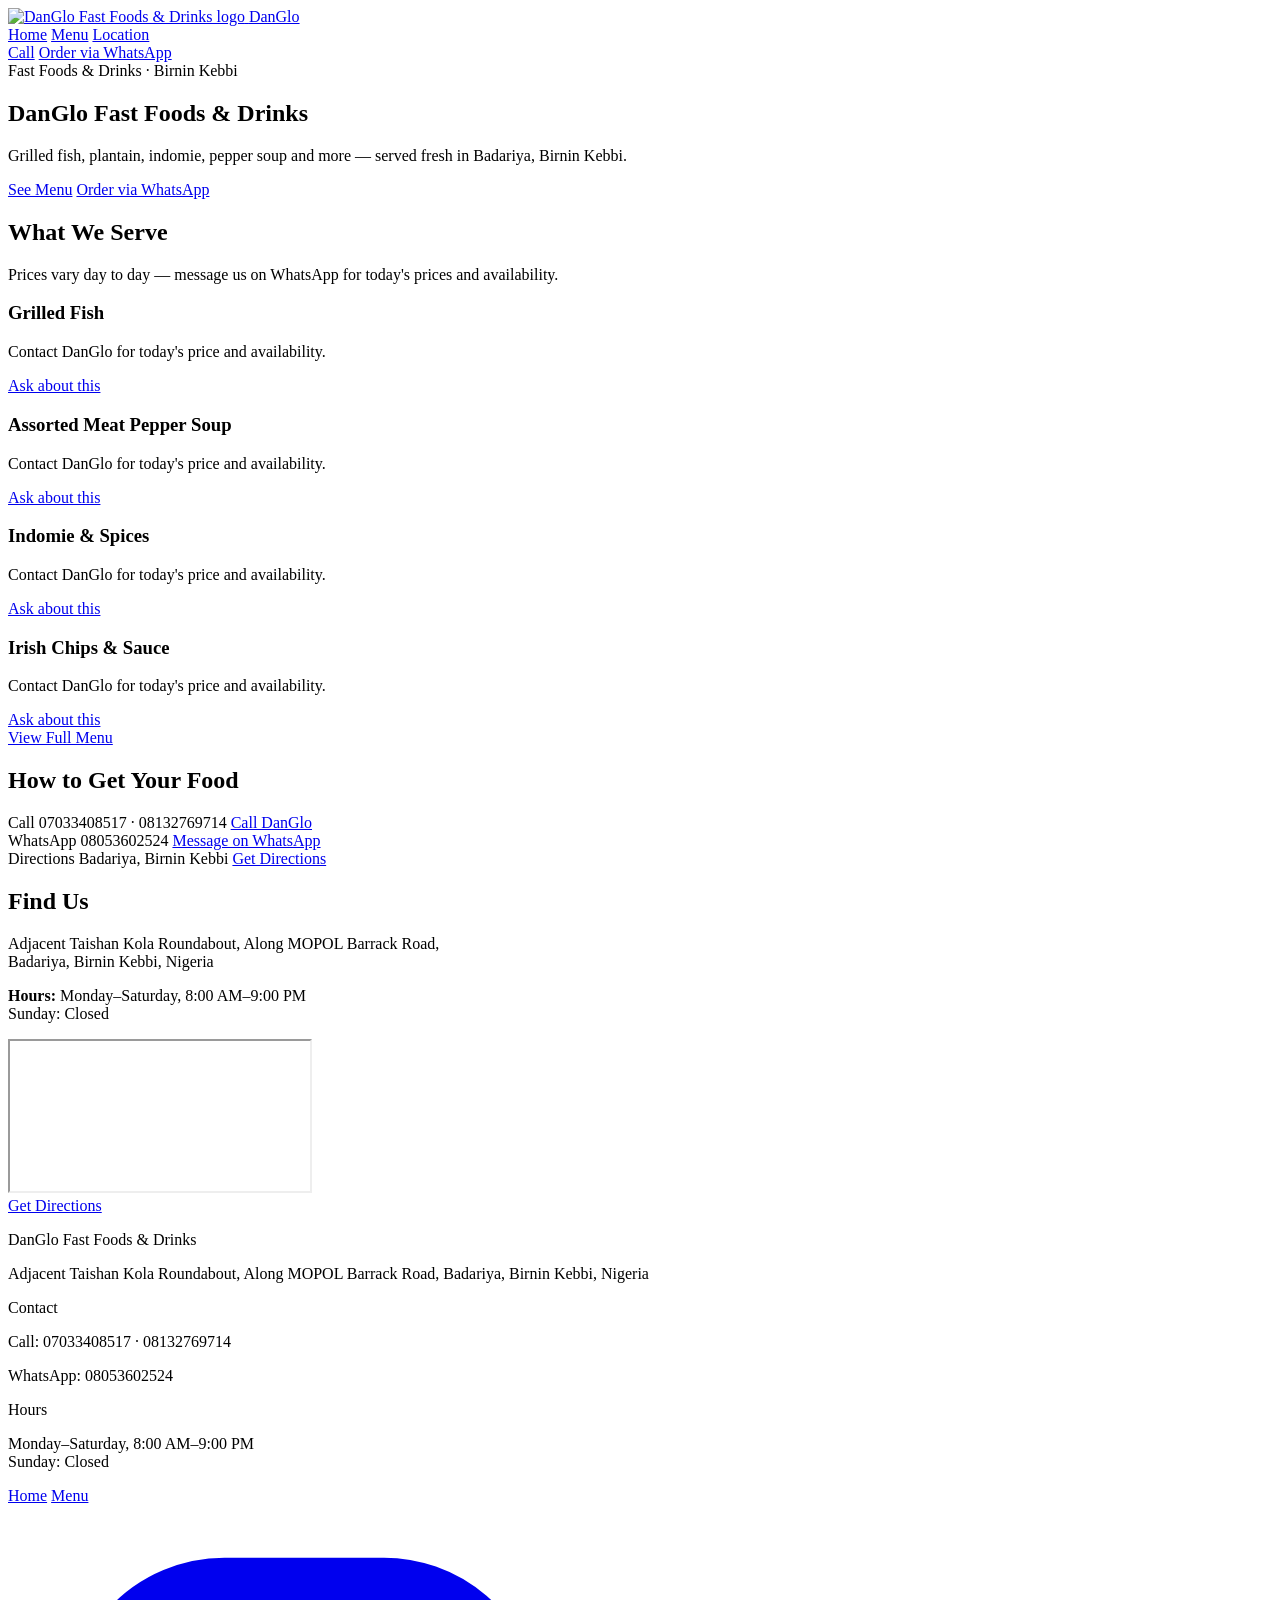
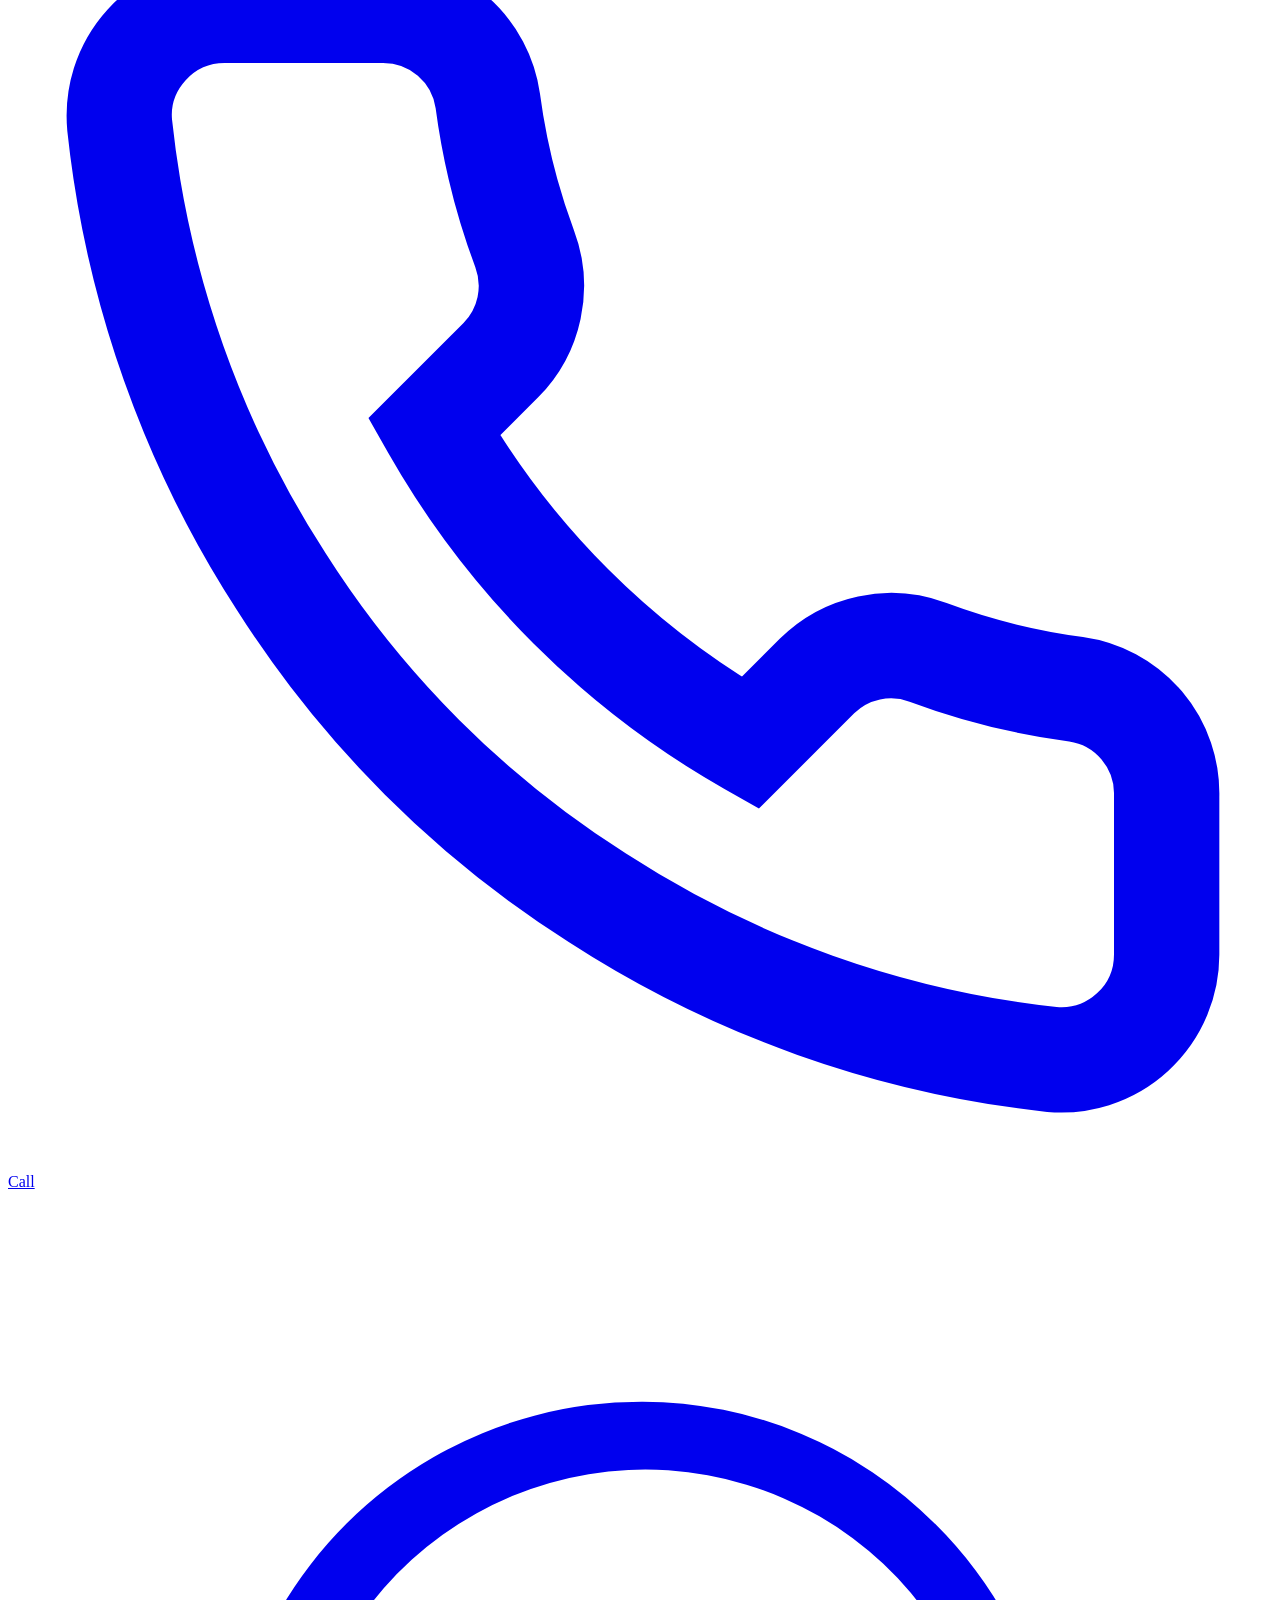
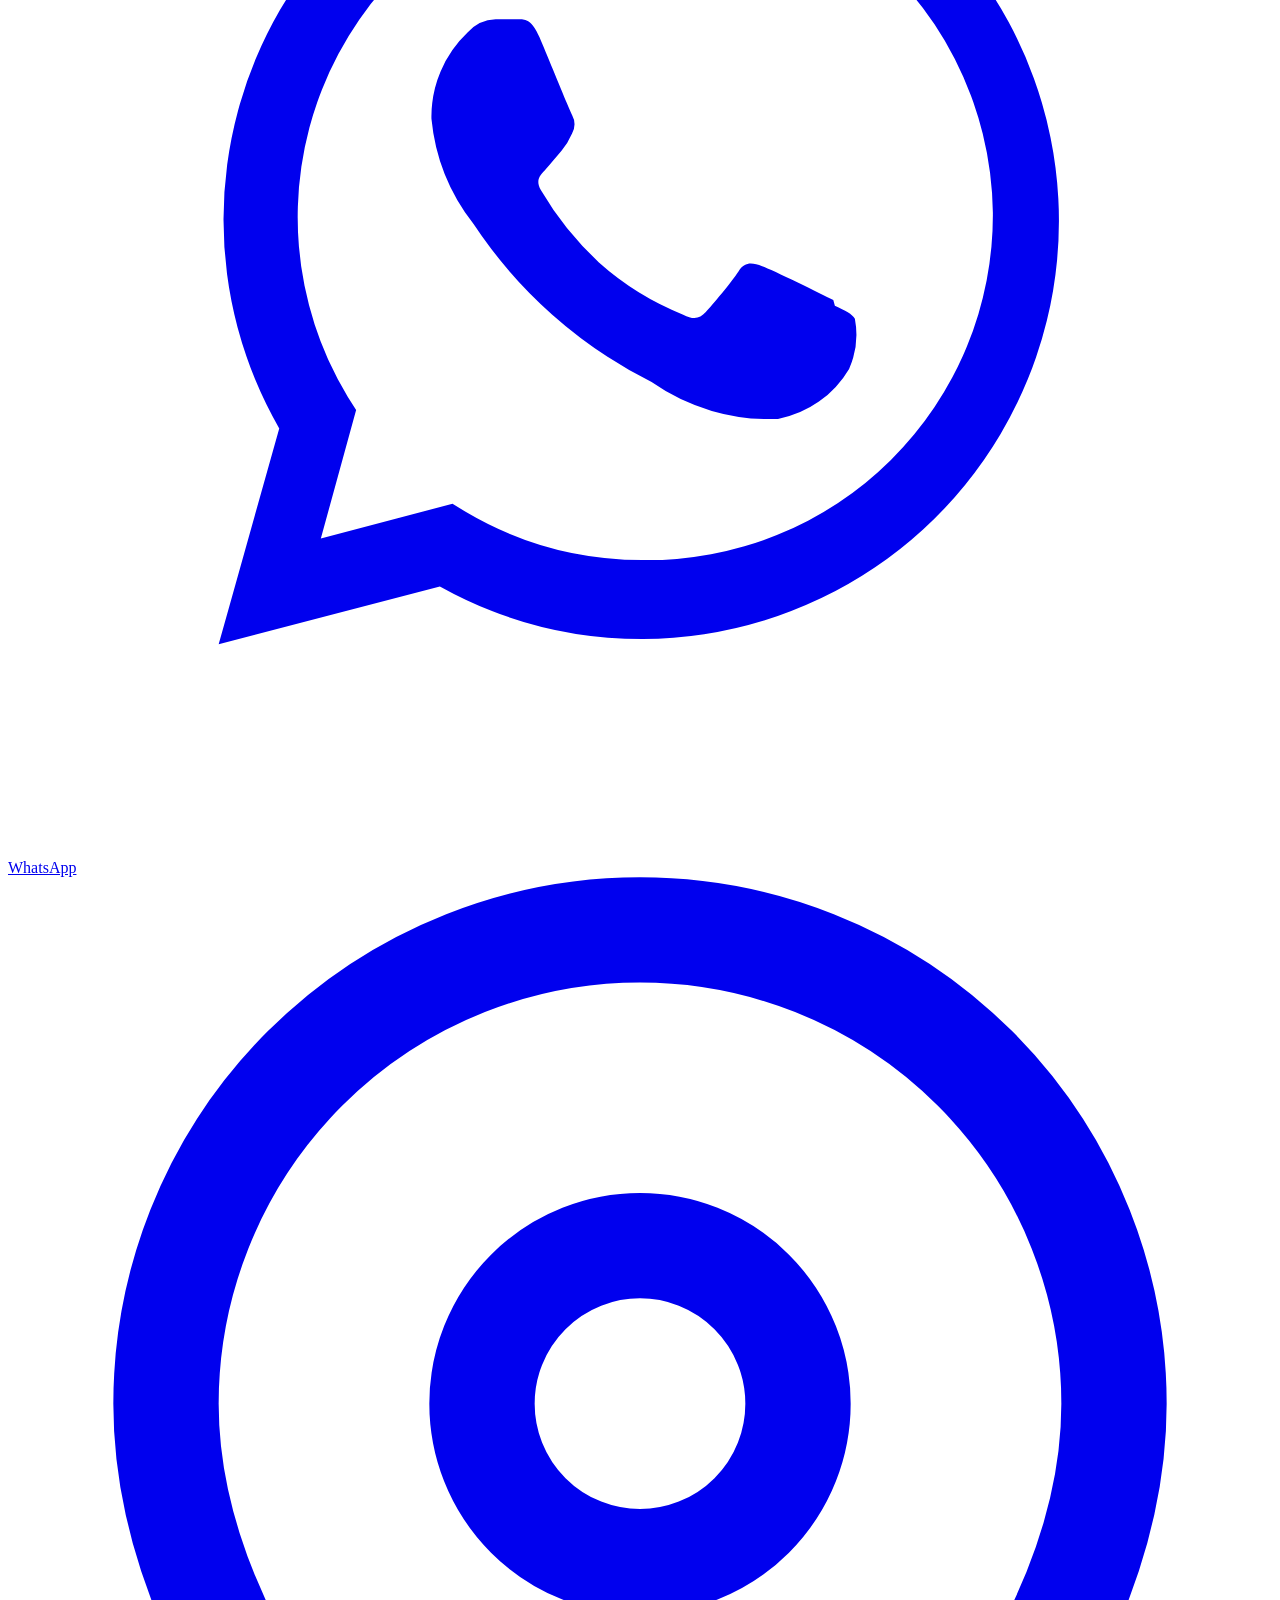
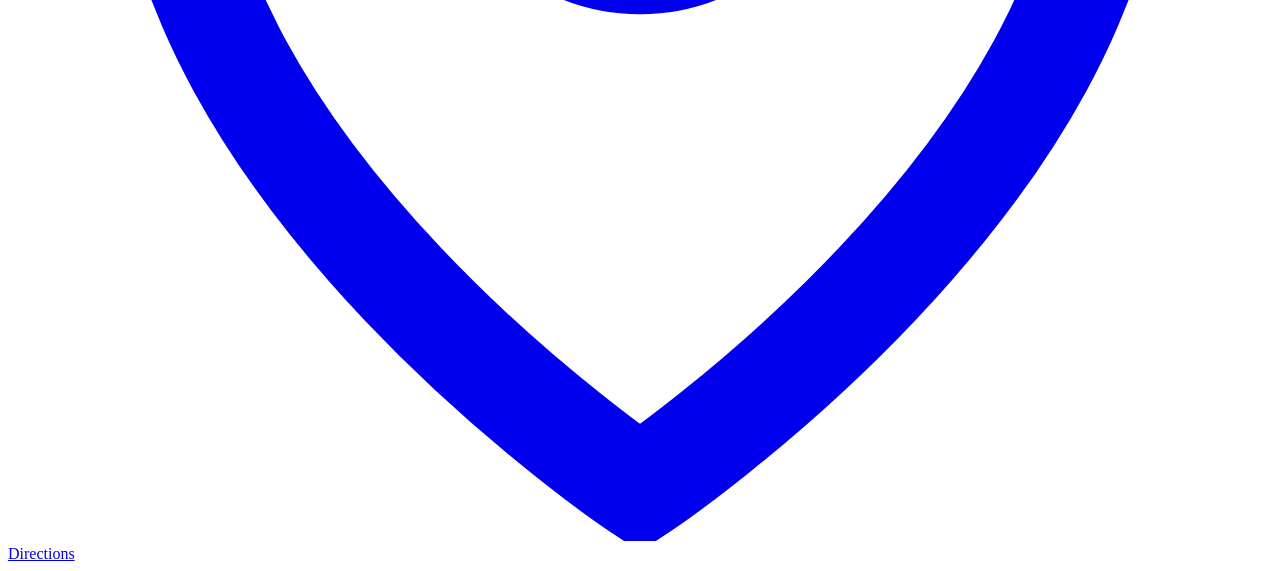
==== index.html @ 79620420 "Add files via upload" ====
<!DOCTYPE html>
<html lang="en">
<head>
<meta charset="UTF-8">
<meta name="viewport" content="width=device-width, initial-scale=1.0">
<title>DanGlo Fast Foods &amp; Drinks | Fast Food in Birnin Kebbi</title>
<meta name="description" content="DanGlo Fast Foods & Drinks in Badariya, Birnin Kebbi. View our menu, check opening hours, contact us on WhatsApp, and find our location.">
<link rel="canonical" href="https://danglofastfoods.com/">

<!-- Open Graph -->
<meta property="og:title" content="DanGlo Fast Foods & Drinks | Fast Food in Birnin Kebbi">
<meta property="og:description" content="DanGlo Fast Foods & Drinks in Badariya, Birnin Kebbi. View our menu, check opening hours, contact us on WhatsApp, and find our location.">
<meta property="og:type" content="restaurant.menu">
<meta property="og:image" content="images/danglo-og.jpg">

<!-- Favicon intentionally omitted: the full illustrated logo is too
     detailed for a favicon, and no simplified wordmark-only asset
     exists yet. Add <link rel="icon" ...> once one is supplied
     rather than improvising a new symbol. -->
<link rel="stylesheet" href="css/tokens.css">
<link rel="stylesheet" href="css/base.css">
<link rel="stylesheet" href="css/components.css">

<!-- Schema.org structured data — confirmed facts only -->
<script type="application/ld+json">
{
  "@context": "https://schema.org",
  "@type": "Restaurant",
  "name": "DanGlo Fast Foods & Drinks",
  "address": {
    "@type": "PostalAddress",
    "streetAddress": "Adjacent Taishan Kola Roundabout, Along MOPOL Barrack Road, Badariya",
    "addressLocality": "Birnin Kebbi",
    "addressCountry": "NG"
  },
  "telephone": ["+2347033408517", "+2348132769714"],
  "openingHoursSpecification": [
    {
      "@type": "OpeningHoursSpecification",
      "dayOfWeek": ["Monday","Tuesday","Wednesday","Thursday","Friday","Saturday"],
      "opens": "08:00",
      "closes": "21:00"
    }
  ],
  "hasMenu": "https://danglofastfoods.com/menu.html",
  "url": "https://danglofastfoods.com/"
}
</script>
</head>
<body>

<header class="site-header">
  <a href="index.html" class="site-header__logo" aria-label="DanGlo Fast Foods & Drinks home">
    <img src="images/danglo-logo-header.png" alt="DanGlo Fast Foods & Drinks logo" width="40" height="40">
    <span class="site-header__logo-text">DanGlo</span>
  </a>
  <nav class="site-header__nav" aria-label="Primary">
    <a href="index.html">Home</a>
    <a href="menu.html">Menu</a>
    <a href="#location">Location</a>
  </nav>
  <div class="site-header__actions">
    <a href="tel:+2347033408517" class="btn btn-secondary btn-sm">Call</a>
    <a href="https://wa.me/2348053602524?text=Hi%20DanGlo%2C%20I%27d%20like%20to%20place%20an%20order.%20Please%20let%20me%20know%20today%27s%20available%20options%20and%20prices." class="btn btn-whatsapp btn-sm" target="_blank" rel="noopener">Order via WhatsApp</a>
  </div>
</header>

<main>

  <!-- ============ HERO ============ -->
  <section class="hero container fade-in">
    <span class="hero__eyebrow">Fast Foods &amp; Drinks &middot; Birnin Kebbi</span>
    <h1 class="hero__title">DanGlo Fast Foods &amp; Drinks</h1>
    <p class="hero__subtitle">Grilled fish, plantain, indomie, pepper soup and more &mdash; served fresh in Badariya, Birnin Kebbi.</p>
    <div class="hero__actions">
      <a href="menu.html" class="btn btn-primary">See Menu</a>
      <a href="https://wa.me/2348053602524?text=Hi%20DanGlo%2C%20could%20you%20tell%20me%20your%20available%20items%20and%20today%27s%20prices%3F" class="btn btn-whatsapp" target="_blank" rel="noopener">Order via WhatsApp</a>
    </div>
    <p class="hero__status" id="open-status">
      <noscript>Open Monday&ndash;Saturday, 8:00 AM&ndash;9:00 PM. Closed Sunday.</noscript>
    </p>
  </section>

  <!-- ============ MENU PREVIEW ============ -->
  <section class="section container" aria-labelledby="menu-preview-heading">
    <div class="section__header">
      <h2 id="menu-preview-heading">What We Serve</h2>
      <p>Prices vary day to day &mdash; message us on WhatsApp for today's prices and availability.</p>
    </div>

    <div class="menu-grid">
      <div class="menu-item">
        <h3 class="menu-item__name">Grilled Fish</h3>
        <p class="menu-item__price-note">Contact DanGlo for today's price and availability.</p>
        <a href="https://wa.me/2348053602524?text=Hi%20DanGlo%2C%20is%20the%20Grilled%20Fish%20available%3F%20I%27d%20also%20like%20to%20know%20today%27s%20price." class="btn btn-secondary btn-sm menu-item__cta" target="_blank" rel="noopener" aria-label="Ask about Grilled Fish on WhatsApp">Ask about this</a>
      </div>
      <div class="menu-item">
        <h3 class="menu-item__name">Assorted Meat Pepper Soup</h3>
        <p class="menu-item__price-note">Contact DanGlo for today's price and availability.</p>
        <a href="https://wa.me/2348053602524?text=Hi%20DanGlo%2C%20is%20the%20Assorted%20Meat%20Pepper%20Soup%20available%3F%20I%27d%20also%20like%20to%20know%20today%27s%20price." class="btn btn-secondary btn-sm menu-item__cta" target="_blank" rel="noopener" aria-label="Ask about Assorted Meat Pepper Soup on WhatsApp">Ask about this</a>
      </div>
      <div class="menu-item">
        <h3 class="menu-item__name">Indomie &amp; Spices</h3>
        <p class="menu-item__price-note">Contact DanGlo for today's price and availability.</p>
        <a href="https://wa.me/2348053602524?text=Hi%20DanGlo%2C%20is%20the%20Indomie%20%26%20Spices%20available%3F%20I%27d%20also%20like%20to%20know%20today%27s%20price." class="btn btn-secondary btn-sm menu-item__cta" target="_blank" rel="noopener" aria-label="Ask about Indomie & Spices on WhatsApp">Ask about this</a>
      </div>
      <div class="menu-item">
        <h3 class="menu-item__name">Irish Chips &amp; Sauce</h3>
        <p class="menu-item__price-note">Contact DanGlo for today's price and availability.</p>
        <a href="https://wa.me/2348053602524?text=Hi%20DanGlo%2C%20is%20the%20Irish%20Chips%20%26%20Sauce%20available%3F%20I%27d%20also%20like%20to%20know%20today%27s%20price." class="btn btn-secondary btn-sm menu-item__cta" target="_blank" rel="noopener" aria-label="Ask about Irish Chips & Sauce on WhatsApp">Ask about this</a>
      </div>
    </div>

    <p style="margin-top: var(--space-6);"><a href="menu.html" class="btn btn-secondary">View Full Menu</a></p>
  </section>

  <!-- ============ HOW TO GET YOUR FOOD ============ -->
  <section class="section section--muted" aria-labelledby="contact-heading">
    <div class="container">
      <div class="section__header">
        <h2 id="contact-heading">How to Get Your Food</h2>
      </div>
      <div class="contact-row">
        <div class="contact-card">
          <span class="contact-card__label">Call</span>
          <span class="contact-card__detail">07033408517 &middot; 08132769714</span>
          <a href="tel:+2347033408517" class="btn btn-secondary btn-sm">Call DanGlo</a>
        </div>
        <div class="contact-card">
          <span class="contact-card__label">WhatsApp</span>
          <span class="contact-card__detail">08053602524</span>
          <a href="https://wa.me/2348053602524?text=Hi%20DanGlo%2C%20could%20you%20tell%20me%20your%20available%20items%20and%20today%27s%20prices%3F" class="btn btn-whatsapp btn-sm" target="_blank" rel="noopener">Message on WhatsApp</a>
        </div>
        <div class="contact-card">
          <span class="contact-card__label">Directions</span>
          <span class="contact-card__detail">Badariya, Birnin Kebbi</span>
          <a href="https://www.google.com/maps/search/?api=1&query=Adjacent%20Taishan%20Kola%20Roundabout%2C%20Along%20MOPOL%20Barrack%20Road%2C%20Badariya%2C%20Birnin%20Kebbi%2C%20Nigeria" class="btn btn-secondary btn-sm" target="_blank" rel="noopener">Get Directions</a>
        </div>
      </div>
    </div>
  </section>

  <!-- ============ LOCATION ============ -->
  <section class="section container" id="location" aria-labelledby="location-heading">
    <div class="section__header">
      <h2 id="location-heading">Find Us</h2>
    </div>
    <div class="location-block">
      <p class="location-block__address">
        Adjacent Taishan Kola Roundabout, Along MOPOL Barrack Road,<br>
        Badariya, Birnin Kebbi, Nigeria
      </p>
      <p class="location-block__hours">
        <strong>Hours:</strong> Monday&ndash;Saturday, 8:00 AM&ndash;9:00 PM<br>
        Sunday: Closed
      </p>
      <div class="location-block__map">
        <iframe
          src="https://www.google.com/maps?q=Adjacent+Taishan+Kola+Roundabout,+Along+MOPOL+Barrack+Road,+Badariya,+Birnin+Kebbi,+Nigeria&output=embed"
          loading="lazy"
          title="Map showing DanGlo Fast Foods & Drinks location"
          referrerpolicy="no-referrer-when-downgrade">
        </iframe>
      </div>
      <a href="https://www.google.com/maps/search/?api=1&query=Adjacent%20Taishan%20Kola%20Roundabout%2C%20Along%20MOPOL%20Barrack%20Road%2C%20Badariya%2C%20Birnin%20Kebbi%2C%20Nigeria" class="btn btn-secondary" target="_blank" rel="noopener">Get Directions</a>
    </div>
  </section>

</main>

<footer class="site-footer">
  <div class="container site-footer__grid">
    <div>
      <p class="site-footer__heading">DanGlo Fast Foods &amp; Drinks</p>
      <p class="site-footer__detail">Adjacent Taishan Kola Roundabout, Along MOPOL Barrack Road, Badariya, Birnin Kebbi, Nigeria</p>
    </div>
    <div>
      <p class="site-footer__heading">Contact</p>
      <p class="site-footer__detail">Call: 07033408517 &middot; 08132769714</p>
      <p class="site-footer__detail">WhatsApp: 08053602524</p>
    </div>
    <div>
      <p class="site-footer__heading">Hours</p>
      <p class="site-footer__detail">Monday&ndash;Saturday, 8:00 AM&ndash;9:00 PM<br>Sunday: Closed</p>
    </div>
    <nav class="site-footer__links" aria-label="Footer">
      <a href="index.html">Home</a>
      <a href="menu.html">Menu</a>
    </nav>
  </div>
</footer>

<!-- ============ STICKY MOBILE ACTION BAR ============ -->
<nav class="sticky-action-bar" aria-label="Quick actions">
  <a href="tel:+2347033408517" class="sticky-action-bar__item" aria-label="Call DanGlo">
    <svg viewBox="0 0 24 24" fill="none" stroke="currentColor" stroke-width="2" aria-hidden="true"><path d="M22 16.92v3a2 2 0 0 1-2.18 2 19.79 19.79 0 0 1-8.63-3.07 19.5 19.5 0 0 1-6-6 19.79 19.79 0 0 1-3.07-8.67A2 2 0 0 1 4.11 2h3a2 2 0 0 1 2 1.72c.127.96.361 1.903.7 2.81a2 2 0 0 1-.45 2.11L8.09 9.91a16 16 0 0 0 6 6l1.27-1.27a2 2 0 0 1 2.11-.45c.907.339 1.85.573 2.81.7A2 2 0 0 1 22 16.92z"/></svg>
    Call
  </a>
  <a href="https://wa.me/2348053602524?text=Hi%20DanGlo%2C%20could%20you%20tell%20me%20your%20available%20items%20and%20today%27s%20prices%3F" class="sticky-action-bar__item sticky-action-bar__item--whatsapp" target="_blank" rel="noopener" aria-label="Message DanGlo on WhatsApp">
    <svg viewBox="0 0 24 24" fill="currentColor" aria-hidden="true"><path d="M17.6 6.32A7.85 7.85 0 0 0 12.05 4a7.94 7.94 0 0 0-6.9 11.9L4 20l4.2-1.1a7.9 7.9 0 0 0 3.85 1h.003a7.94 7.94 0 0 0 5.55-13.58zM12.05 18.4a6.6 6.6 0 0 1-3.37-.92l-.24-.15-2.5.66.67-2.44-.16-.25a6.6 6.6 0 1 1 12.25-3.5 6.55 6.55 0 0 1-6.65 6.6zm3.62-4.94c-.2-.1-1.17-.58-1.35-.64s-.32-.1-.45.1-.5.64-.62.77-.23.15-.43.05a5.42 5.42 0 0 1-1.6-.99 6 6 0 0 1-1.1-1.37c-.12-.2 0-.3.09-.4s.2-.23.3-.35a1.4 1.4 0 0 0 .2-.33.37.37 0 0 0 0-.35c-.05-.1-.45-1.08-.62-1.48s-.33-.33-.45-.34h-.38a.73.73 0 0 0-.53.25 2.2 2.2 0 0 0-.69 1.64 3.84 3.84 0 0 0 .8 2 8.8 8.8 0 0 0 3.38 3 3.9 3.9 0 0 0 2.4.7 2 2 0 0 0 1.35-.95 1.6 1.6 0 0 0 .11-.95c-.05-.1-.18-.15-.38-.25z"/></svg>
    WhatsApp
  </a>
  <a href="https://www.google.com/maps/search/?api=1&query=Adjacent%20Taishan%20Kola%20Roundabout%2C%20Along%20MOPOL%20Barrack%20Road%2C%20Badariya%2C%20Birnin%20Kebbi%2C%20Nigeria" class="sticky-action-bar__item" target="_blank" rel="noopener" aria-label="Get directions to DanGlo">
    <svg viewBox="0 0 24 24" fill="none" stroke="currentColor" stroke-width="2" aria-hidden="true"><path d="M21 10c0 7-9 13-9 13s-9-6-9-13a9 9 0 0 1 18 0z"/><circle cx="12" cy="10" r="3"/></svg>
    Directions
  </a>
</nav>

<script src="js/app.js"></script>
</body>
</html>
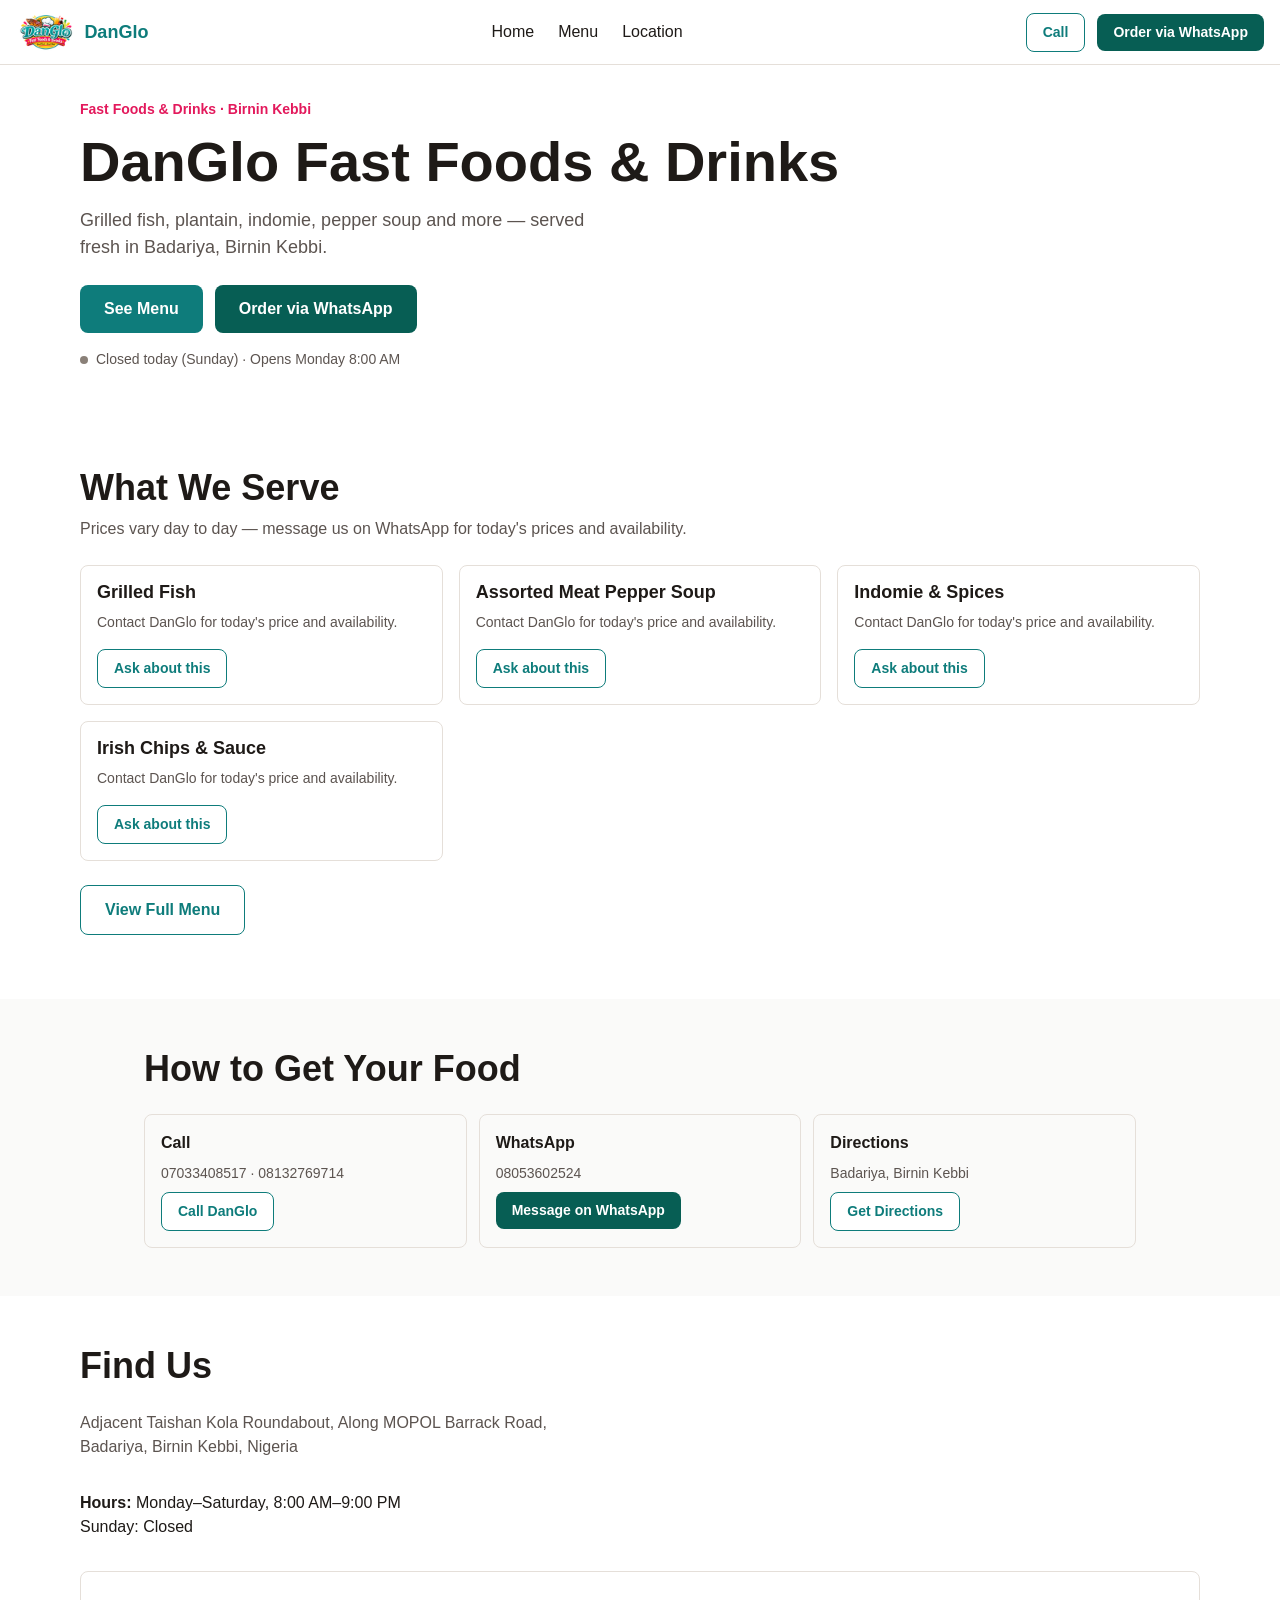
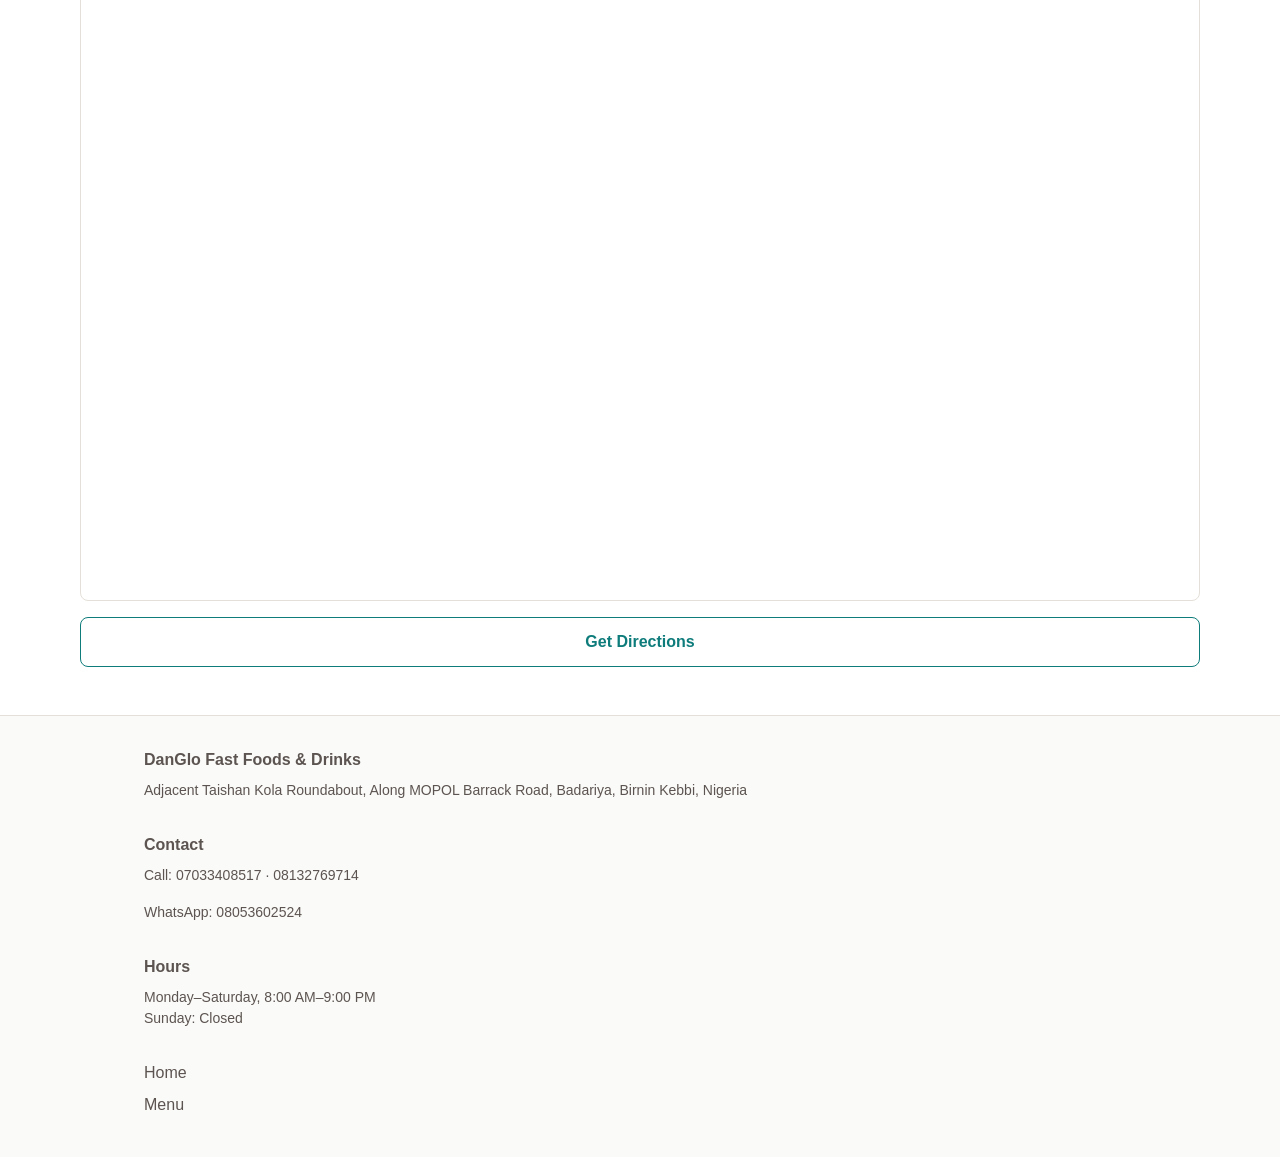
==== commit 2e6aa448: "Create index.html" ====
--- a/index.html
+++ b/index.html
@@ -32,6 +32,11 @@
     "streetAddress": "Adjacent Taishan Kola Roundabout, Along MOPOL Barrack Road, Badariya",
     "addressLocality": "Birnin Kebbi",
     "addressCountry": "NG"
+  },
+  "geo": {
+    "@type": "GeoCoordinates",
+    "latitude": 12.4307689,
+    "longitude": 4.1794972
   },
   "telephone": ["+2347033408517", "+2348132769714"],
   "openingHoursSpecification": [
@@ -134,7 +139,7 @@
         <div class="contact-card">
           <span class="contact-card__label">Directions</span>
           <span class="contact-card__detail">Badariya, Birnin Kebbi</span>
-          <a href="https://www.google.com/maps/search/?api=1&query=Adjacent%20Taishan%20Kola%20Roundabout%2C%20Along%20MOPOL%20Barrack%20Road%2C%20Badariya%2C%20Birnin%20Kebbi%2C%20Nigeria" class="btn btn-secondary btn-sm" target="_blank" rel="noopener">Get Directions</a>
+          <a href="https://www.google.com/maps/search/?api=1&query=12.4307689,4.1794972" class="btn btn-secondary btn-sm" target="_blank" rel="noopener">Get Directions</a>
         </div>
       </div>
     </div>
@@ -156,13 +161,13 @@
       </p>
       <div class="location-block__map">
         <iframe
-          src="https://www.google.com/maps?q=Adjacent+Taishan+Kola+Roundabout,+Along+MOPOL+Barrack+Road,+Badariya,+Birnin+Kebbi,+Nigeria&output=embed"
+          src="https://www.google.com/maps?q=12.4307689,4.1794972&output=embed"
           loading="lazy"
           title="Map showing DanGlo Fast Foods & Drinks location"
           referrerpolicy="no-referrer-when-downgrade">
         </iframe>
       </div>
-      <a href="https://www.google.com/maps/search/?api=1&query=Adjacent%20Taishan%20Kola%20Roundabout%2C%20Along%20MOPOL%20Barrack%20Road%2C%20Badariya%2C%20Birnin%20Kebbi%2C%20Nigeria" class="btn btn-secondary" target="_blank" rel="noopener">Get Directions</a>
+      <a href="https://www.google.com/maps/search/?api=1&query=12.4307689,4.1794972" class="btn btn-secondary" target="_blank" rel="noopener">Get Directions</a>
     </div>
   </section>
 
@@ -200,7 +205,7 @@
     <svg viewBox="0 0 24 24" fill="currentColor" aria-hidden="true"><path d="M17.6 6.32A7.85 7.85 0 0 0 12.05 4a7.94 7.94 0 0 0-6.9 11.9L4 20l4.2-1.1a7.9 7.9 0 0 0 3.85 1h.003a7.94 7.94 0 0 0 5.55-13.58zM12.05 18.4a6.6 6.6 0 0 1-3.37-.92l-.24-.15-2.5.66.67-2.44-.16-.25a6.6 6.6 0 1 1 12.25-3.5 6.55 6.55 0 0 1-6.65 6.6zm3.62-4.94c-.2-.1-1.17-.58-1.35-.64s-.32-.1-.45.1-.5.64-.62.77-.23.15-.43.05a5.42 5.42 0 0 1-1.6-.99 6 6 0 0 1-1.1-1.37c-.12-.2 0-.3.09-.4s.2-.23.3-.35a1.4 1.4 0 0 0 .2-.33.37.37 0 0 0 0-.35c-.05-.1-.45-1.08-.62-1.48s-.33-.33-.45-.34h-.38a.73.73 0 0 0-.53.25 2.2 2.2 0 0 0-.69 1.64 3.84 3.84 0 0 0 .8 2 8.8 8.8 0 0 0 3.38 3 3.9 3.9 0 0 0 2.4.7 2 2 0 0 0 1.35-.95 1.6 1.6 0 0 0 .11-.95c-.05-.1-.18-.15-.38-.25z"/></svg>
     WhatsApp
   </a>
-  <a href="https://www.google.com/maps/search/?api=1&query=Adjacent%20Taishan%20Kola%20Roundabout%2C%20Along%20MOPOL%20Barrack%20Road%2C%20Badariya%2C%20Birnin%20Kebbi%2C%20Nigeria" class="sticky-action-bar__item" target="_blank" rel="noopener" aria-label="Get directions to DanGlo">
+  <a href="https://www.google.com/maps/search/?api=1&query=12.4307689,4.1794972" class="sticky-action-bar__item" target="_blank" rel="noopener" aria-label="Get directions to DanGlo">
     <svg viewBox="0 0 24 24" fill="none" stroke="currentColor" stroke-width="2" aria-hidden="true"><path d="M21 10c0 7-9 13-9 13s-9-6-9-13a9 9 0 0 1 18 0z"/><circle cx="12" cy="10" r="3"/></svg>
     Directions
   </a>
@@ -208,4 +213,4 @@
 
 <script src="js/app.js"></script>
 </body>
-</html>
+  </html>
--- a/css/tokens.css
+++ b/css/tokens.css
@@ -0,0 +1,99 @@
+/* ===========================================================
+   DanGlo Design Tokens
+   Source: Stage 5-Revised Brand Integration (photo-derived,
+   provisional pending precise sampling of the canonical logo file)
+   =========================================================== */
+
+:root {
+  /* Brand colors — from real DanGlo logo/signage */
+  --color-primary: #0E7C7B;        /* teal — from wordmark */
+  --color-primary-dark: #0A6360;   /* pressed/hover state */
+  --color-secondary: #E3195C;      /* pink/magenta — from ribbon */
+  --color-secondary-dark: #C21350;
+  --color-accent-gold: #F4C11B;    /* decorative/background ONLY — fails text contrast */
+  --color-whatsapp: #25D366;       /* WhatsApp's bright brand green — icon/accent use ONLY, fails text contrast */
+  --color-whatsapp-button: #075E54; /* dark WhatsApp green — required for solid button fills (white text, 7.67:1) */
+  --color-whatsapp-button-dark: #054A42; /* hover/pressed state for WhatsApp buttons (10.17:1) */
+
+  /* Neutrals */
+  --color-bg-page: #FFFFFF;
+  --color-bg-surface: #FFFFFF;
+  --color-bg-muted: #FAFAF9;
+  --color-text-primary: #1E1A17;
+  --color-text-secondary: #5C5450;
+  --color-text-muted: #8A8078;
+  --color-border: #E5DFD9;
+
+  /* Semantic */
+  --color-success: #3D7A4F;
+  --color-error: #B0432E;
+
+  /* Typography */
+  --font-family-base: 'Archivo', -apple-system, BlinkMacSystemFont, 'Segoe UI', Roboto, sans-serif;
+  --font-size-display: 2rem;      /* 32px mobile */
+  --font-size-h2: 1.625rem;       /* 26px mobile */
+  --font-size-h3: 1.125rem;       /* 18px */
+  --font-size-body: 1rem;         /* 16px — never smaller on mobile */
+  --font-size-label: 0.875rem;    /* 14px */
+  --font-weight-regular: 400;
+  --font-weight-medium: 500;
+  --font-weight-semibold: 600;
+  --font-weight-bold: 700;
+  --line-height-body: 1.5;
+  --line-height-heading: 1.2;
+
+  /* Spacing scale (8px base unit) */
+  --space-1: 0.25rem;  /* 4px */
+  --space-2: 0.5rem;   /* 8px */
+  --space-3: 0.75rem;  /* 12px */
+  --space-4: 1rem;     /* 16px */
+  --space-6: 1.5rem;   /* 24px */
+  --space-8: 2rem;     /* 32px */
+  --space-12: 3rem;    /* 48px */
+  --space-16: 4rem;    /* 64px */
+  --space-24: 6rem;    /* 96px */
+
+  /* Shape */
+  --radius-button: 8px;
+  --radius-input: 8px;
+  --radius-image: 4px;
+
+  /* Layout */
+  --max-width-content: 1120px;
+  --max-width-reading: 480px;
+
+  /* Motion */
+  --duration-fast: 150ms;
+  --duration-base: 200ms;
+  --duration-slow: 300ms;
+  --ease-out: cubic-bezier(0.16, 1, 0.3, 1);
+  --ease-in: cubic-bezier(0.7, 0, 0.84, 0);
+
+  /* Touch targets */
+  --touch-target-min: 44px;
+
+  /* Breakpoints (referenced in comments; media queries use literal px) */
+  /* tablet: 640px, desktop: 1024px */
+}
+
+@media (prefers-reduced-motion: reduce) {
+  :root {
+    --duration-fast: 0ms;
+    --duration-base: 0ms;
+    --duration-slow: 0ms;
+  }
+}
+
+@media (min-width: 640px) {
+  :root {
+    --font-size-display: 3rem;   /* ~48px moving toward desktop 56px */
+    --font-size-h2: 2rem;        /* 32px */
+  }
+}
+
+@media (min-width: 1024px) {
+  :root {
+    --font-size-display: 3.5rem; /* 56px */
+    --font-size-h2: 2.25rem;     /* 36px */
+  }
+  }
--- a/css/base.css
+++ b/css/base.css
@@ -0,0 +1,102 @@
+/* ===========================================================
+   Base reset & global element styles
+   =========================================================== */
+
+*, *::before, *::after {
+  box-sizing: border-box;
+}
+
+html {
+  -webkit-text-size-adjust: 100%;
+}
+
+body {
+  margin: 0;
+  font-family: var(--font-family-base);
+  font-size: var(--font-size-body);
+  line-height: var(--line-height-body);
+  color: var(--color-text-primary);
+  background: var(--color-bg-page);
+  -webkit-font-smoothing: antialiased;
+}
+
+img {
+  max-width: 100%;
+  height: auto;
+  display: block;
+  border-radius: var(--radius-image);
+}
+
+h1, h2, h3, h4 {
+  margin: 0 0 var(--space-2) 0;
+  line-height: var(--line-height-heading);
+  font-weight: var(--font-weight-semibold);
+}
+
+h1 { font-size: var(--font-size-display); font-weight: var(--font-weight-bold); }
+h2 { font-size: var(--font-size-h2); }
+h3 { font-size: var(--font-size-h3); }
+
+p {
+  margin: 0 0 var(--space-4) 0;
+  color: var(--color-text-secondary);
+}
+
+a {
+  color: var(--color-primary);
+  text-decoration: none;
+}
+
+ul {
+  list-style: none;
+  margin: 0;
+  padding: 0;
+}
+
+button {
+  font-family: inherit;
+}
+
+/* Visible focus ring for keyboard users only */
+:focus-visible {
+  outline: 2px solid var(--color-primary);
+  outline-offset: 2px;
+}
+
+:focus:not(:focus-visible) {
+  outline: none;
+}
+
+.container {
+  max-width: var(--max-width-content);
+  margin: 0 auto;
+  padding: 0 var(--space-4);
+}
+
+@media (min-width: 640px) {
+  .container { padding: 0 var(--space-6); }
+}
+
+@media (min-width: 1024px) {
+  .container { padding: 0 var(--space-16); }
+}
+
+.visually-hidden {
+  position: absolute;
+  width: 1px;
+  height: 1px;
+  padding: 0;
+  margin: -1px;
+  overflow: hidden;
+  clip: rect(0, 0, 0, 0);
+  white-space: nowrap;
+  border: 0;
+}
+
+/* Reserve space at the bottom of the page so the sticky action bar
+   never overlaps content (mobile only) */
+@media (max-width: 639px) {
+  body {
+    padding-bottom: calc(64px + env(safe-area-inset-bottom));
+  }
+}
--- a/css/components.css
+++ b/css/components.css
@@ -0,0 +1,425 @@
+/* ===========================================================
+   Header
+   =========================================================== */
+
+.site-header {
+  display: flex;
+  align-items: center;
+  justify-content: space-between;
+  padding: var(--space-3) var(--space-4);
+  border-bottom: 1px solid var(--color-border);
+  background: var(--color-bg-page);
+}
+
+.site-header__logo {
+  display: flex;
+  align-items: center;
+  gap: var(--space-2);
+}
+
+.site-header__logo img {
+  height: 40px;
+  width: auto;
+  border-radius: 0;
+}
+
+.site-header__logo-text {
+  font-weight: var(--font-weight-bold);
+  font-size: 1.125rem;
+  color: var(--color-primary);
+}
+
+.site-header__nav {
+  display: none;
+  gap: var(--space-6);
+}
+
+.site-header__nav a {
+  color: var(--color-text-primary);
+  font-weight: var(--font-weight-medium);
+}
+
+.site-header__actions {
+  display: none;
+  align-items: center;
+  gap: var(--space-3);
+}
+
+@media (min-width: 1024px) {
+  .site-header__nav { display: flex; }
+  .site-header__actions { display: flex; }
+}
+
+/* ===========================================================
+   Buttons
+   =========================================================== */
+
+.btn {
+  display: inline-flex;
+  align-items: center;
+  justify-content: center;
+  gap: var(--space-2);
+  min-height: var(--touch-target-min);
+  padding: var(--space-3) var(--space-6);
+  border-radius: var(--radius-button);
+  font-weight: var(--font-weight-semibold);
+  font-size: var(--font-size-body);
+  border: none;
+  cursor: pointer;
+  transition: transform var(--duration-fast) var(--ease-out),
+              background-color var(--duration-fast) var(--ease-out);
+  text-decoration: none;
+}
+
+.btn:active {
+  transform: scale(0.97);
+}
+
+.btn-primary {
+  background: var(--color-primary);
+  color: #FFFFFF;
+}
+
+.btn-primary:hover {
+  background: var(--color-primary-dark);
+}
+
+.btn-secondary {
+  background: var(--color-bg-page);
+  color: var(--color-primary);
+  border: 1.5px solid var(--color-primary);
+}
+
+.btn-secondary:hover {
+  background: var(--color-bg-muted);
+}
+
+.btn-whatsapp {
+  background: var(--color-whatsapp-button);
+  color: #FFFFFF;
+}
+
+.btn-whatsapp:hover {
+  background: var(--color-whatsapp-button-dark);
+}
+
+.btn-sm {
+  padding: var(--space-2) var(--space-4);
+  font-size: var(--font-size-label);
+  min-height: 36px;
+}
+
+.btn-block {
+  width: 100%;
+}
+
+/* ===========================================================
+   Hero
+   =========================================================== */
+
+.hero {
+  padding: var(--space-8) 0 var(--space-8);
+  text-align: left;
+}
+
+.hero__eyebrow {
+  display: inline-block;
+  color: var(--color-secondary);
+  font-weight: var(--font-weight-semibold);
+  font-size: var(--font-size-label);
+  margin-bottom: var(--space-2);
+}
+
+.hero__title {
+  color: var(--color-text-primary);
+  margin-bottom: var(--space-3);
+}
+
+.hero__subtitle {
+  font-size: 1.125rem;
+  color: var(--color-text-secondary);
+  margin-bottom: var(--space-6);
+  max-width: 520px;
+}
+
+.hero__actions {
+  display: flex;
+  flex-direction: column;
+  gap: var(--space-3);
+}
+
+.hero__status {
+  margin-top: var(--space-4);
+  font-size: var(--font-size-label);
+  color: var(--color-text-secondary);
+}
+
+.status-dot {
+  display: inline-block;
+  width: 8px;
+  height: 8px;
+  border-radius: 50%;
+  margin-right: var(--space-2);
+  vertical-align: middle;
+}
+
+.status-dot--open { background: var(--color-success); }
+.status-dot--closed { background: var(--color-text-muted); }
+
+@media (min-width: 640px) {
+  .hero__actions { flex-direction: row; }
+}
+
+/* ===========================================================
+   Section rhythm
+   =========================================================== */
+
+.section {
+  padding: var(--space-12) 0;
+}
+
+.section__header {
+  margin-bottom: var(--space-6);
+}
+
+.section--muted {
+  background: var(--color-bg-muted);
+}
+
+/* ===========================================================
+   Menu preview / item cards
+   =========================================================== */
+
+.menu-grid {
+  display: grid;
+  grid-template-columns: 1fr;
+  gap: var(--space-4);
+}
+
+@media (min-width: 640px) {
+  .menu-grid { grid-template-columns: repeat(2, 1fr); }
+}
+
+@media (min-width: 1024px) {
+  .menu-grid { grid-template-columns: repeat(3, 1fr); }
+}
+
+.menu-item {
+  display: flex;
+  flex-direction: column;
+  gap: var(--space-2);
+  padding: var(--space-4) 0;
+  border-bottom: 1px solid var(--color-border);
+}
+
+.menu-grid .menu-item {
+  border-bottom: none;
+  padding: var(--space-4);
+  background: var(--color-bg-surface);
+  border: 1px solid var(--color-border);
+  border-radius: var(--radius-input);
+}
+
+.menu-item__name {
+  font-weight: var(--font-weight-semibold);
+  font-size: var(--font-size-h3);
+  color: var(--color-text-primary);
+  margin: 0;
+}
+
+.menu-item__price-note {
+  font-size: var(--font-size-label);
+  color: var(--color-text-secondary);
+  margin: 0;
+}
+
+.menu-item__cta {
+  margin-top: var(--space-2);
+  align-self: flex-start;
+}
+
+/* ===========================================================
+   How to get your food / contact row
+   =========================================================== */
+
+.contact-row {
+  display: grid;
+  grid-template-columns: 1fr;
+  gap: var(--space-3);
+}
+
+@media (min-width: 640px) {
+  .contact-row { grid-template-columns: repeat(3, 1fr); }
+}
+
+.contact-card {
+  display: flex;
+  flex-direction: column;
+  align-items: flex-start;
+  gap: var(--space-2);
+  padding: var(--space-4);
+  border: 1px solid var(--color-border);
+  border-radius: var(--radius-input);
+}
+
+.contact-card__label {
+  font-weight: var(--font-weight-semibold);
+  font-size: var(--font-size-body);
+}
+
+.contact-card__detail {
+  font-size: var(--font-size-label);
+  color: var(--color-text-secondary);
+}
+
+/* ===========================================================
+   Location section
+   =========================================================== */
+
+.location-block {
+  display: flex;
+  flex-direction: column;
+  gap: var(--space-4);
+}
+
+.location-block__map {
+  border: 1px solid var(--color-border);
+  border-radius: var(--radius-input);
+  overflow: hidden;
+  aspect-ratio: 16 / 9;
+}
+
+.location-block__map iframe {
+  width: 100%;
+  height: 100%;
+  border: 0;
+}
+
+.location-block__address {
+  font-size: var(--font-size-body);
+  color: var(--color-text-secondary);
+}
+
+.location-block__hours {
+  font-size: var(--font-size-body);
+  color: var(--color-text-primary);
+}
+
+/* ===========================================================
+   Sticky mobile action bar
+   =========================================================== */
+
+.sticky-action-bar {
+  position: fixed;
+  bottom: 0;
+  left: 0;
+  right: 0;
+  z-index: 40;
+  display: flex;
+  background: var(--color-bg-page);
+  border-top: 1px solid var(--color-border);
+  padding-bottom: env(safe-area-inset-bottom);
+}
+
+.sticky-action-bar__item {
+  flex: 1;
+  display: flex;
+  flex-direction: column;
+  align-items: center;
+  justify-content: center;
+  gap: 2px;
+  min-height: 56px;
+  color: var(--color-text-primary);
+  font-size: 0.75rem;
+  font-weight: var(--font-weight-medium);
+}
+
+.sticky-action-bar__item svg {
+  width: 20px;
+  height: 20px;
+}
+
+.sticky-action-bar__item--whatsapp svg {
+  color: var(--color-whatsapp);
+}
+
+.sticky-action-bar__item:active {
+  background: var(--color-bg-muted);
+}
+
+@media (min-width: 1024px) {
+  .sticky-action-bar { display: none; }
+}
+
+/* ===========================================================
+   Footer
+   =========================================================== */
+
+.site-footer {
+  border-top: 1px solid var(--color-border);
+  padding: var(--space-8) 0;
+  background: var(--color-bg-muted);
+}
+
+.site-footer__grid {
+  display: flex;
+  flex-direction: column;
+  gap: var(--space-4);
+}
+
+.site-footer__heading {
+  font-weight: var(--font-weight-semibold);
+  margin-bottom: var(--space-2);
+}
+
+.site-footer__detail {
+  font-size: var(--font-size-label);
+  color: var(--color-text-secondary);
+}
+
+.site-footer__links a {
+  display: block;
+  margin-bottom: var(--space-2);
+  color: var(--color-text-secondary);
+}
+
+/* ===========================================================
+   Accordion (menu item detail expansion)
+   =========================================================== */
+
+.accordion-content {
+  overflow: hidden;
+  max-height: 0;
+  transition: max-height var(--duration-base) var(--ease-out);
+}
+
+.accordion-content.is-open {
+  max-height: 200px;
+}
+
+/* ===========================================================
+   Image placeholder (dominant-color, before load)
+   =========================================================== */
+
+.img-placeholder {
+  background: var(--color-bg-muted);
+  display: block;
+  width: 100%;
+}
+
+/* ===========================================================
+   Fade-in on load (hero only)
+   =========================================================== */
+
+.fade-in {
+  animation: fadeIn var(--duration-slow) var(--ease-out);
+}
+
+@keyframes fadeIn {
+  from { opacity: 0; }
+  to { opacity: 1; }
+}
+
+@media (prefers-reduced-motion: reduce) {
+  .fade-in { animation: none; }
+  }
